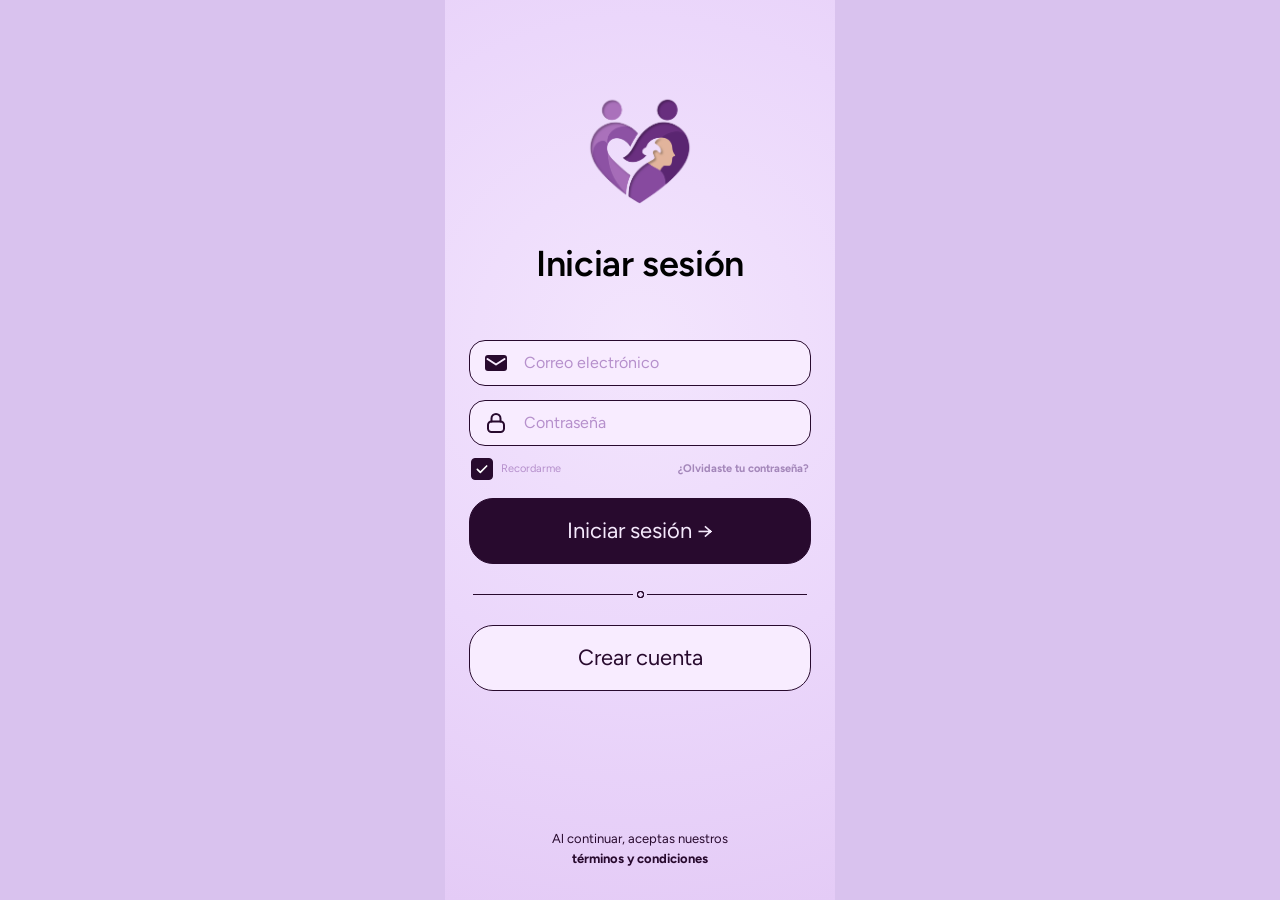
==== index.html @ 3d4cfbc0 "Add files via upload" ====
<!DOCTYPE html>
<html lang="es">
<head>
  <meta charset="UTF-8">
  <meta name="viewport" content="width=device-width, initial-scale=1">
  <title>Acompañando</title>
  <link rel="stylesheet" href="/css/style.css">
</head>
<body>

  <main id="login">

    <!-- Logo + título -->
    <header>
      <img src="/img/ChatGPT Image 7 sept 2026, 08_02_53 p.m..png" alt="Logo de la app">
      <h1>Iniciar sesión</h1>
    </header>

    <!-- Formulario -->
    <section>
      <div>
        <label for="correo">Correo electrónico</label>
        <input type="email" id="correo" name="correo" placeholder="Correo electrónico" autocomplete="email">
      </div>

      <div>
        <label for="contrasena">Contraseña</label>
        <input type="password" id="contrasena" name="contrasena" placeholder="Contraseña" autocomplete="current-password">
      </div>

      <div>
        <input type="checkbox" id="recordarme" name="recordarme" checked>
        <label for="recordarme">Recordarme</label>
        <a href="recuperar.html">¿Olvidaste tu contraseña?</a>
      </div>

      <a href="/html/home.html"><button type="button">Iniciar sesión →</button></a>

      <hr>

      <a href="/html/singup.html"><button type="button">Crear cuenta</button></a>
    </section>

    <!-- Términos -->
    <footer>
      <p>Al continuar, aceptas nuestros <a href="/html/terminos.html">términos y condiciones</a></p>
    </footer>

  </main>

</body>
</html>
---- css/style.css ----
@import url('https://fonts.googleapis.com/css2?family=Figtree:wght@400;500;600;700&display=swap');

/* ============ Variables ============ */
:root {
  --ink: #280a2e;          /* morado casi negro: botón, bordes, iconos */
  --lavender: #ebd7fb;     /* fondo de la pantalla */
  --lavender-glow: #f3e5fd;/* brillo central del fondo */
  --lavender-edge: #e4cbf6;/* bordes del fondo */
  --field: #f8ecff;        /* fondo de inputs y botón secundario */
  --muted: #b690cc;        /* placeholders y textos secundarios */
  --muted-strong: #a487ba; /* "¿Olvidaste tu contraseña?" */
}

/* ============ Reset básico ============ */
*,
*::before,
*::after {
  box-sizing: border-box;
  margin: 0;
  padding: 0;
}

body {
  font-family: 'Figtree', system-ui, -apple-system, 'Segoe UI', sans-serif;
  color: var(--ink);
  background: #d9c2ee;
  -webkit-font-smoothing: antialiased;
}

a {
  color: inherit;
  text-decoration: none;
}

/* ============ Pantalla de login ============ */
#login {
  width: 100%;
  max-width: 390px;
  min-height: 100vh;
  margin: 0 auto;
  padding: 72px 24px 32px;
  display: flex;
  flex-direction: column;
  align-items: center;
  background: radial-gradient(
    circle at 50% 38%,
    var(--lavender-glow) 0%,
    var(--lavender) 55%,
    var(--lavender-edge) 100%
  );
}

/* ---------- Encabezado: logo + título ---------- */
#login > header {
  display: flex;
  flex-direction: column;
  align-items: center;
  gap: 22px;
}

#login > header img {
  width: 150px;
  height: auto;
  display: block;
}

#login > header h1 {
  font-size: 2.25rem;
  font-weight: 600;
  letter-spacing: -0.01em;
  line-height: 1.1;
  color: #000;
}

/* ---------- Formulario ---------- */
#login > section {
  width: 100%;
  margin-top: 56px;
  display: flex;
  flex-direction: column;
  gap: 14px;
}

/* Las etiquetas se ocultan visualmente pero siguen disponibles
   para lectores de pantalla (el diseño usa solo placeholder + icono) */
#login label[for="correo"],
#login label[for="contrasena"] {
  position: absolute;
  width: 1px;
  height: 1px;
  overflow: hidden;
  clip: rect(0 0 0 0);
  white-space: nowrap;
}

#login input[type="email"],
#login input[type="password"] {
  width: 100%;
  height: 46px;
  padding: 0 16px 0 54px;
  font: inherit;
  font-size: 1rem;
  color: var(--ink);
  background-color: var(--field);
  background-repeat: no-repeat;
  background-position: 14px center;
  background-size: 24px 24px;
  border: 1px solid var(--ink);
  border-radius: 16px;
  outline: none;
}

#login input::placeholder {
  color: var(--muted);
  opacity: 1;
}

#login input[type="email"] {
  background-image: url("data:image/svg+xml,%3Csvg xmlns='http://www.w3.org/2000/svg' viewBox='0 0 24 24'%3E%3Crect x='1' y='4' width='22' height='16' rx='3' fill='%23280a2e'/%3E%3Cpath d='M3.5 8l8.5 5.5L20.5 8' fill='none' stroke='%23f8ecff' stroke-width='2' stroke-linecap='round' stroke-linejoin='round'/%3E%3C/svg%3E");
}

#login input[type="password"] {
  background-image: url("data:image/svg+xml,%3Csvg xmlns='http://www.w3.org/2000/svg' viewBox='0 0 24 24'%3E%3Cpath d='M7.5 10.5V7.5a4.5 4.5 0 0 1 9 0v3' fill='none' stroke='%23280a2e' stroke-width='2' stroke-linecap='round'/%3E%3Crect x='4' y='10.5' width='16' height='10.5' rx='3.5' fill='none' stroke='%23280a2e' stroke-width='2'/%3E%3C/svg%3E");
}

#login input[type="email"]:focus-visible,
#login input[type="password"]:focus-visible {
  box-shadow: 0 0 0 3px rgba(40, 10, 46, 0.25);
}

/* ---------- Recordarme + olvidaste contraseña ---------- */
#login > section > div:nth-of-type(3) {
  display: flex;
  align-items: center;
  margin-top: -2px;
  padding: 0 2px;
  font-size: 0.6875rem;
}

#login input[type="checkbox"] {
  appearance: none;
  -webkit-appearance: none;
  flex: none;
  width: 22px;
  height: 22px;
  background-color: var(--field);
  background-repeat: no-repeat;
  background-position: center;
  background-size: 16px 16px;
  border: 1px solid var(--ink);
  border-radius: 4px;
  cursor: pointer;
}

#login input[type="checkbox"]:checked {
  background-color: var(--ink);
  background-image: url("data:image/svg+xml,%3Csvg xmlns='http://www.w3.org/2000/svg' viewBox='0 0 24 24'%3E%3Cpath d='M5 12.5l4.5 4.5L19 7.5' fill='none' stroke='%23ffffff' stroke-width='2.5' stroke-linecap='round' stroke-linejoin='round'/%3E%3C/svg%3E");
}

#login input[type="checkbox"]:focus-visible {
  outline: 3px solid rgba(40, 10, 46, 0.35);
  outline-offset: 2px;
}

#login label[for="recordarme"] {
  margin: 0 auto 0 8px;
  color: var(--muted);
  cursor: pointer;
}

#login > section > div:nth-of-type(3) a {
  font-weight: 700;
  color: var(--muted-strong);
}

#login > section > div:nth-of-type(3) a:hover {
  color: var(--ink);
}

/* ---------- Botones ---------- */
#login > section > a {
  display: block;
}

#login button {
  width: 100%;
  height: 66px;
  font: inherit;
  font-size: 1.375rem;
  font-weight: 400;
  border-radius: 24px;
  cursor: pointer;
  transition: transform 0.12s ease, filter 0.12s ease;
}

#login button:active {
  transform: scale(0.98);
}

#login button:focus-visible {
  outline: 3px solid rgba(40, 10, 46, 0.35);
  outline-offset: 3px;
}

/* Botón principal: "Iniciar sesión →" */
#login > section > a:nth-of-type(1) button {
  margin-top: 4px;
  color: #f5e9fc;
  background: var(--ink);
  border: 1px solid var(--ink);
}

#login > section > a:nth-of-type(1) button:hover {
  filter: brightness(1.25);
}

/* Botón secundario: "Crear cuenta" */
#login > section > a:nth-of-type(2) button {
  color: var(--ink);
  background: var(--field);
  border: 1px solid var(--ink);
}

#login > section > a:nth-of-type(2) button:hover {
  background: #fff;
}

/* ---------- Divisor con círculo central ---------- */
#login hr {
  width: calc(100% - 8px);
  height: 9px;
  margin: 12px auto;
  border: 0;
  background:
    radial-gradient(circle, transparent 2px, var(--ink) 2.5px, var(--ink) 3.5px, transparent 4px) center / 9px 9px no-repeat,
    linear-gradient(var(--ink), var(--ink)) left center / calc(50% - 7px) 1px no-repeat,
    linear-gradient(var(--ink), var(--ink)) right center / calc(50% - 7px) 1px no-repeat;
}

/* ---------- Pie: términos y condiciones ---------- */
#login > footer {
  margin-top: auto;
  padding-top: 40px;
  text-align: center;
  font-size: 0.8125rem;
  line-height: 1.5;
  color: var(--ink);
}

#login > footer a {
  display: block;
  font-weight: 700;
}

#login > footer a:hover {
  text-decoration: underline;
}

/* ---------- Pantallas muy pequeñas ---------- */
@media (max-width: 360px) {
  #login {
    padding: 48px 16px 24px;
  }

  #login > header h1 {
    font-size: 2rem;
  }

  #login button {
    height: 58px;
    font-size: 1.25rem;
  }
}
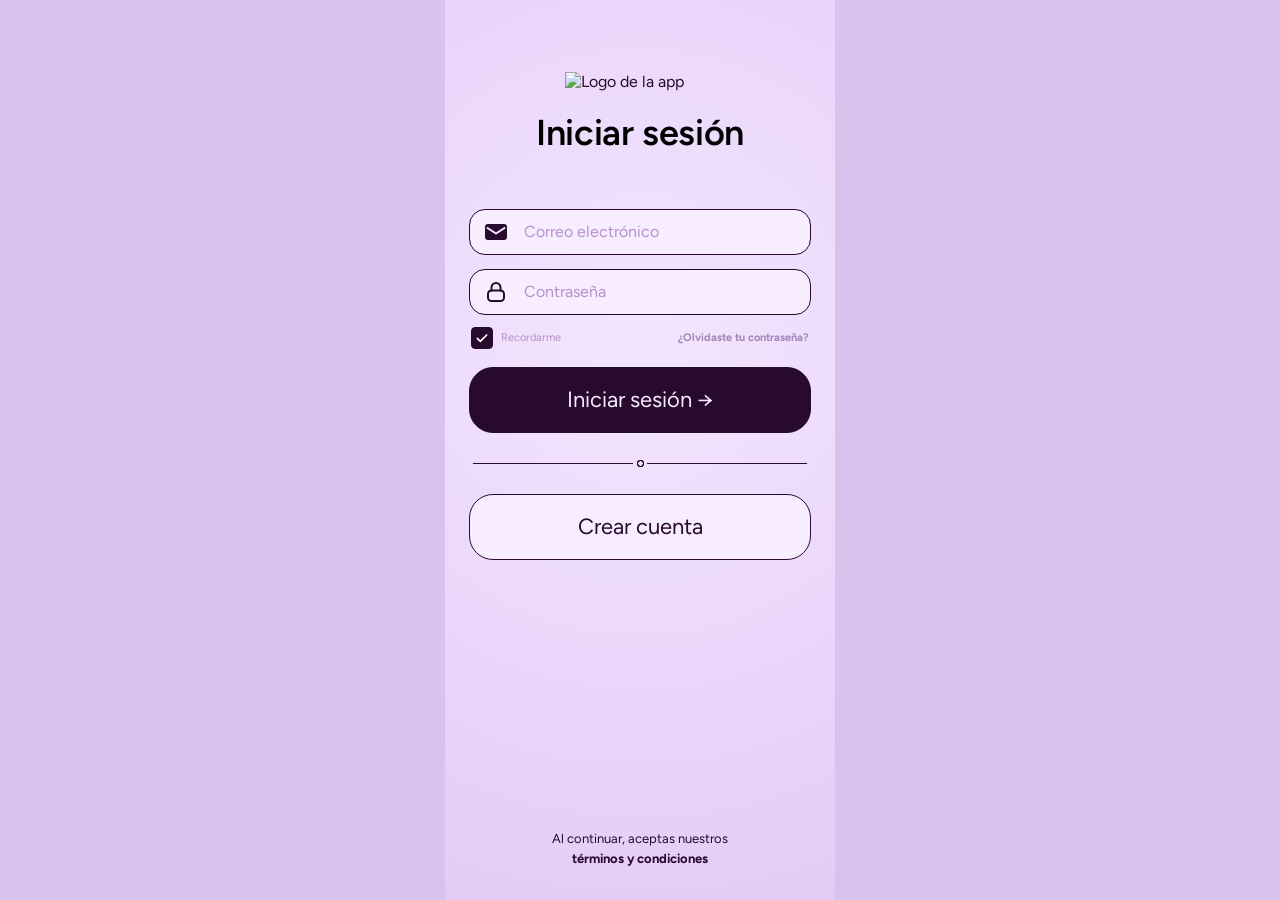
==== commit 75339447: "Add files via upload" ====
--- a/index.html
+++ b/index.html
@@ -4,7 +4,7 @@
   <meta charset="UTF-8">
   <meta name="viewport" content="width=device-width, initial-scale=1">
   <title>Acompañando</title>
-  <link rel="stylesheet" href="/css/style.css">
+  <link rel="stylesheet" href="./css/style.css">
 </head>
 <body>
 
@@ -12,7 +12,7 @@
 
     <!-- Logo + título -->
     <header>
-      <img src="/img/ChatGPT Image 7 sept 2026, 08_02_53 p.m..png" alt="Logo de la app">
+      <img src=".img/ChatGPT Image 7 sept 2026, 08_02_53 p.m..png" alt="Logo de la app">
       <h1>Iniciar sesión</h1>
     </header>
 
@@ -34,16 +34,16 @@
         <a href="recuperar.html">¿Olvidaste tu contraseña?</a>
       </div>
 
-      <a href="/html/home.html"><button type="button">Iniciar sesión →</button></a>
+      <a href="./html/home.html"><button type="button">Iniciar sesión →</button></a>
 
       <hr>
 
-      <a href="/html/singup.html"><button type="button">Crear cuenta</button></a>
+      <a href="./html/singup.html"><button type="button">Crear cuenta</button></a>
     </section>
 
     <!-- Términos -->
     <footer>
-      <p>Al continuar, aceptas nuestros <a href="/html/terminos.html">términos y condiciones</a></p>
+      <p>Al continuar, aceptas nuestros <a href="./html/terminos.html">términos y condiciones</a></p>
     </footer>
 
   </main>
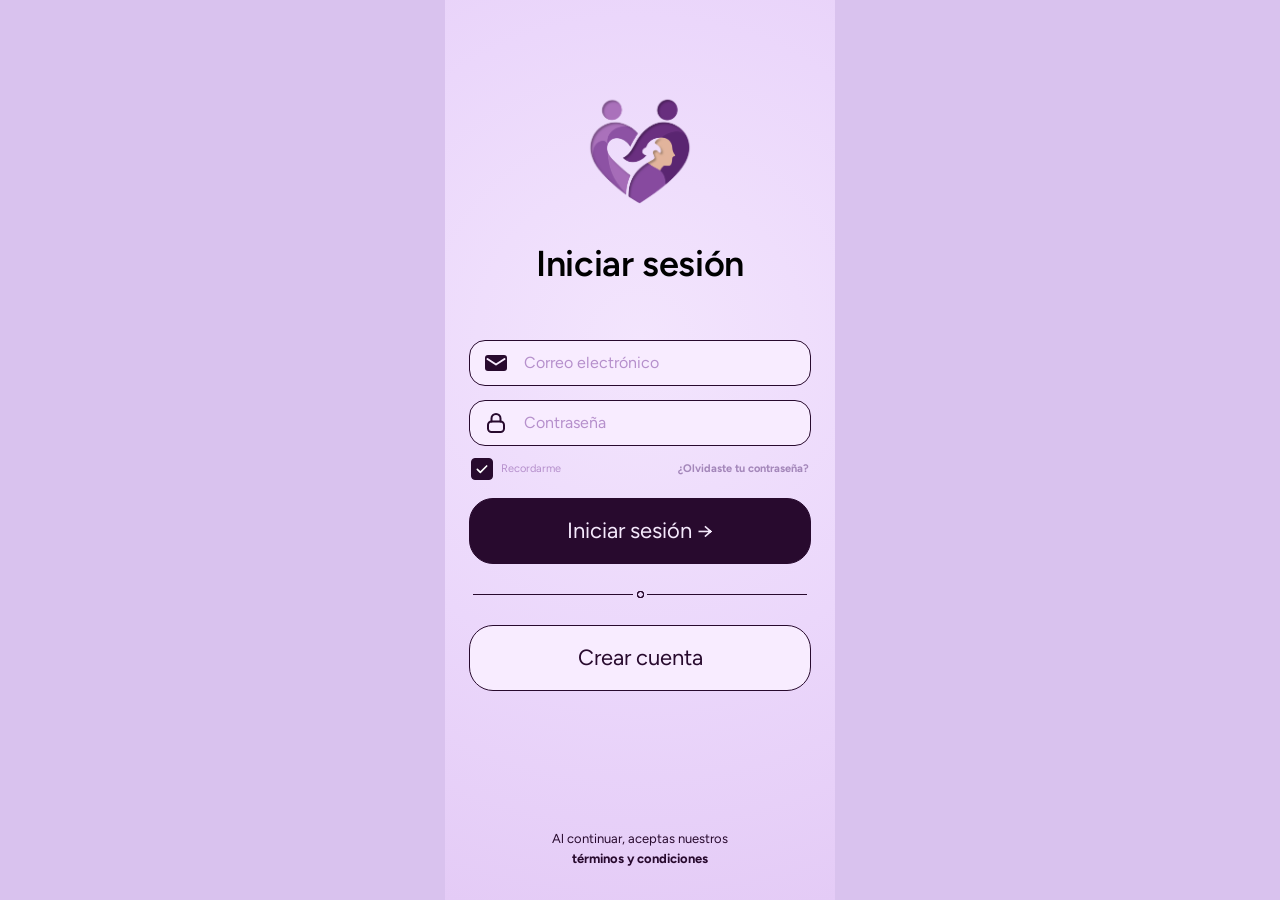
==== commit 384eeb90: "Add files via upload" ====
--- a/index.html
+++ b/index.html
@@ -1,52 +1,56 @@
 <!DOCTYPE html>
 <html lang="es">
+
 <head>
-  <meta charset="UTF-8">
-  <meta name="viewport" content="width=device-width, initial-scale=1">
-  <title>Acompañando</title>
-  <link rel="stylesheet" href="./css/style.css">
+    <meta charset="UTF-8">
+    <meta name="viewport" content="width=device-width, initial-scale=1">
+    <title>Acompañando</title>
+    <link rel="stylesheet" href="./css/style.css">
 </head>
+
 <body>
 
-  <main id="login">
+    <main id="login">
 
-    <!-- Logo + título -->
-    <header>
-      <img src=".img/ChatGPT Image 7 sept 2026, 08_02_53 p.m..png" alt="Logo de la app">
-      <h1>Iniciar sesión</h1>
-    </header>
+        <!-- Logo + título -->
+        <header>
+            <img src="img/ChatGPT Image 7 sept 2026, 08_02_53 p.m..png" alt="Logo de la app">
+            <h1>Iniciar sesión</h1>
+        </header>
 
-    <!-- Formulario -->
-    <section>
-      <div>
-        <label for="correo">Correo electrónico</label>
-        <input type="email" id="correo" name="correo" placeholder="Correo electrónico" autocomplete="email">
-      </div>
+        <!-- Formulario -->
+        <section>
+            <div>
+                <label for="correo">Correo electrónico</label>
+                <input type="email" id="correo" name="correo" placeholder="Correo electrónico" autocomplete="email">
+            </div>
 
-      <div>
-        <label for="contrasena">Contraseña</label>
-        <input type="password" id="contrasena" name="contrasena" placeholder="Contraseña" autocomplete="current-password">
-      </div>
+            <div>
+                <label for="contrasena">Contraseña</label>
+                <input type="password" id="contrasena" name="contrasena" placeholder="Contraseña"
+                    autocomplete="current-password">
+            </div>
 
-      <div>
-        <input type="checkbox" id="recordarme" name="recordarme" checked>
-        <label for="recordarme">Recordarme</label>
-        <a href="recuperar.html">¿Olvidaste tu contraseña?</a>
-      </div>
+            <div>
+                <input type="checkbox" id="recordarme" name="recordarme" checked>
+                <label for="recordarme">Recordarme</label>
+                <a href="recuperar.html">¿Olvidaste tu contraseña?</a>
+            </div>
 
-      <a href="./html/home.html"><button type="button">Iniciar sesión →</button></a>
+            <a href="./html/home.html"><button type="button">Iniciar sesión →</button></a>
 
-      <hr>
+            <hr>
 
-      <a href="./html/singup.html"><button type="button">Crear cuenta</button></a>
-    </section>
+            <a href="./html/singup.html"><button type="button">Crear cuenta</button></a>
+        </section>
 
-    <!-- Términos -->
-    <footer>
-      <p>Al continuar, aceptas nuestros <a href="./html/terminos.html">términos y condiciones</a></p>
-    </footer>
+        <!-- Términos -->
+        <footer>
+            <p>Al continuar, aceptas nuestros <a href="./html/terminos.html">términos y condiciones</a></p>
+        </footer>
 
-  </main>
+    </main>
 
 </body>
+
 </html>
